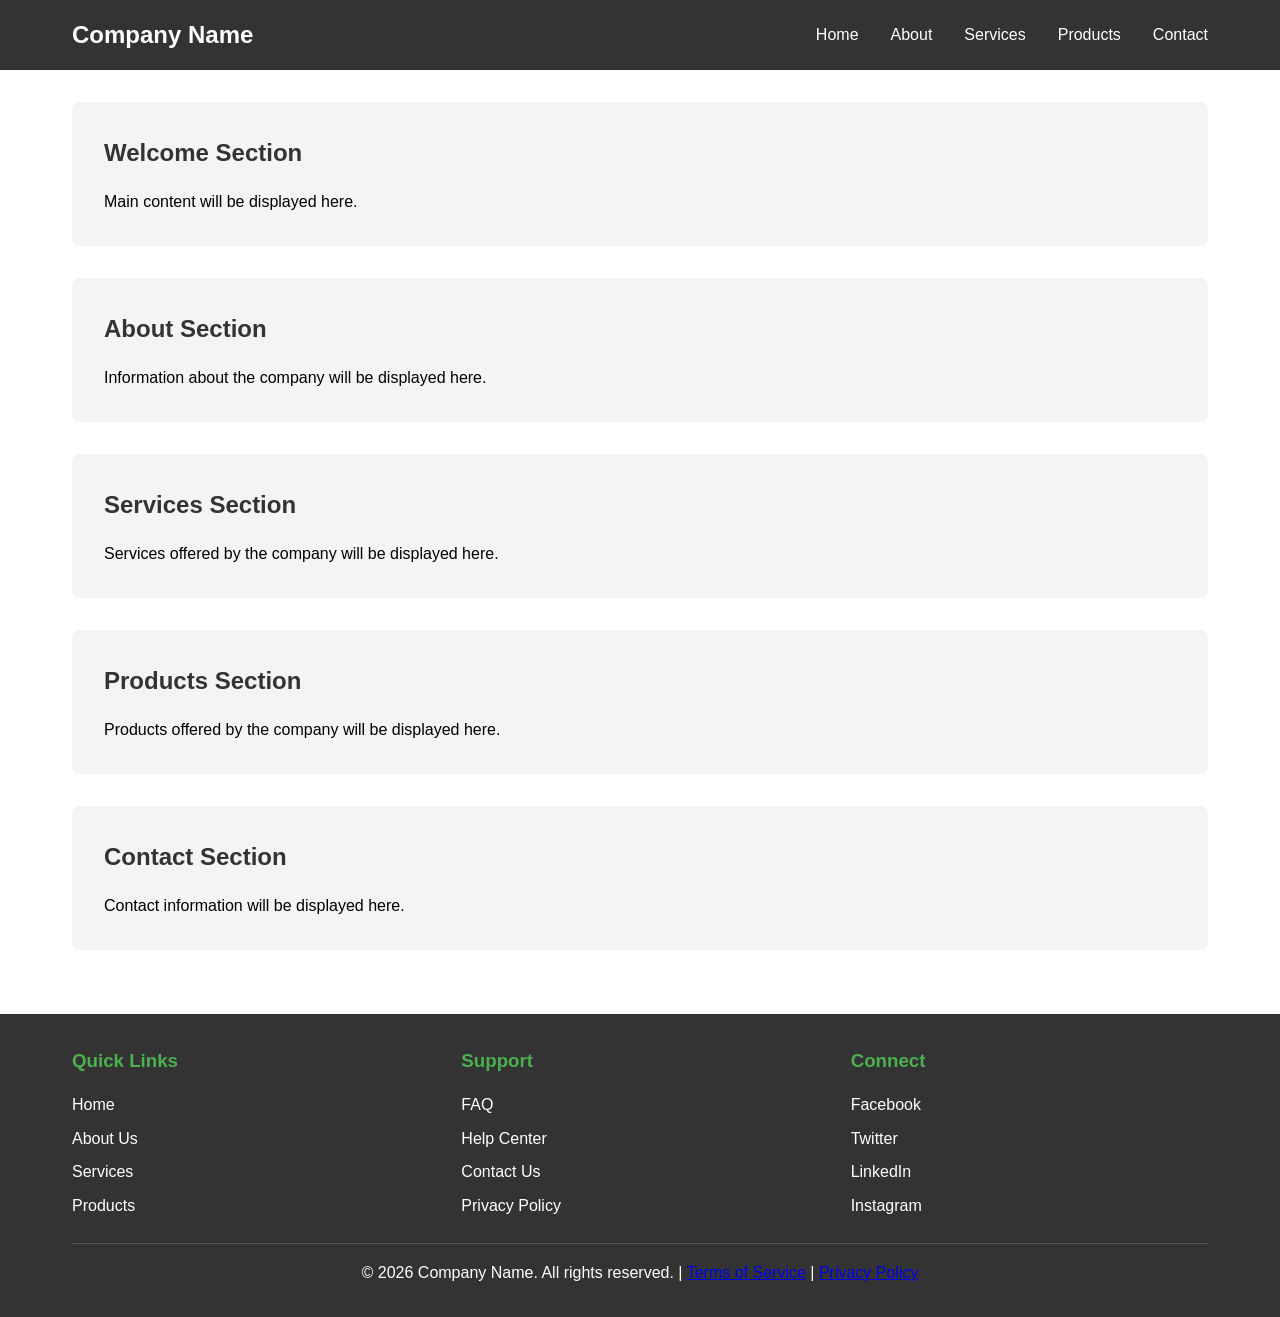
==== index.html @ 6b89b15a "Initial commit: Add site structure with header, main content, and footer" ====
<!DOCTYPE html>
<html lang="en">
<head>
    <meta charset="UTF-8">
    <meta name="viewport" content="width=device-width, initial-scale=1.0">
    <title>Company Website</title>
    <style>
        * {
            margin: 0;
            padding: 0;
            box-sizing: border-box;
        }

        body {
            font-family: Arial, sans-serif;
            line-height: 1.6;
            display: flex;
            flex-direction: column;
            min-height: 100vh;
        }

        /* Header Styles */
        header {
            background-color: #333;
            color: white;
            padding: 1rem 0;
            position: sticky;
            top: 0;
            z-index: 1000;
        }

        .header-container {
            max-width: 1200px;
            margin: 0 auto;
            padding: 0 2rem;
            display: flex;
            justify-content: space-between;
            align-items: center;
        }

        .logo {
            font-size: 1.5rem;
            font-weight: bold;
        }

        nav ul {
            list-style: none;
            display: flex;
            gap: 2rem;
        }

        nav a {
            color: white;
            text-decoration: none;
            transition: color 0.3s;
        }

        nav a:hover {
            color: #4CAF50;
        }

        /* Main Content Styles */
        main {
            flex: 1;
            max-width: 1200px;
            margin: 0 auto;
            padding: 2rem;
            width: 100%;
        }

        .content-section {
            margin-bottom: 2rem;
            padding: 2rem;
            background-color: #f4f4f4;
            border-radius: 8px;
        }

        .content-section h2 {
            margin-bottom: 1rem;
            color: #333;
        }

        /* Footer Styles */
        footer {
            background-color: #333;
            color: white;
            padding: 2rem 0;
            margin-top: auto;
        }

        .footer-container {
            max-width: 1200px;
            margin: 0 auto;
            padding: 0 2rem;
        }

        .footer-content {
            display: flex;
            justify-content: space-between;
            flex-wrap: wrap;
            gap: 2rem;
            margin-bottom: 1rem;
        }

        .footer-section {
            flex: 1;
            min-width: 200px;
        }

        .footer-section h3 {
            margin-bottom: 1rem;
            color: #4CAF50;
        }

        .footer-section ul {
            list-style: none;
        }

        .footer-section ul li {
            margin-bottom: 0.5rem;
        }

        .footer-section a {
            color: white;
            text-decoration: none;
            transition: color 0.3s;
        }

        .footer-section a:hover {
            color: #4CAF50;
        }

        .footer-bottom {
            border-top: 1px solid #555;
            padding-top: 1rem;
            text-align: center;
        }
    </style>
</head>
<body>
    <!-- Header Section -->
    <header>
        <div class="header-container">
            <div class="logo">Company Name</div>
            <nav>
                <ul>
                    <li><a href="#home">Home</a></li>
                    <li><a href="#about">About</a></li>
                    <li><a href="#services">Services</a></li>
                    <li><a href="#products">Products</a></li>
                    <li><a href="#contact">Contact</a></li>
                </ul>
            </nav>
        </div>
    </header>

    <!-- Main Content Section -->
    <main>
        <section id="home" class="content-section">
            <h2>Welcome Section</h2>
            <p>Main content will be displayed here.</p>
        </section>

        <section id="about" class="content-section">
            <h2>About Section</h2>
            <p>Information about the company will be displayed here.</p>
        </section>

        <section id="services" class="content-section">
            <h2>Services Section</h2>
            <p>Services offered by the company will be displayed here.</p>
        </section>

        <section id="products" class="content-section">
            <h2>Products Section</h2>
            <p>Products offered by the company will be displayed here.</p>
        </section>

        <section id="contact" class="content-section">
            <h2>Contact Section</h2>
            <p>Contact information will be displayed here.</p>
        </section>
    </main>

    <!-- Footer Section -->
    <footer>
        <div class="footer-container">
            <div class="footer-content">
                <div class="footer-section">
                    <h3>Quick Links</h3>
                    <ul>
                        <li><a href="#home">Home</a></li>
                        <li><a href="#about">About Us</a></li>
                        <li><a href="#services">Services</a></li>
                        <li><a href="#products">Products</a></li>
                    </ul>
                </div>
                <div class="footer-section">
                    <h3>Support</h3>
                    <ul>
                        <li><a href="#faq">FAQ</a></li>
                        <li><a href="#help">Help Center</a></li>
                        <li><a href="#contact">Contact Us</a></li>
                        <li><a href="#privacy">Privacy Policy</a></li>
                    </ul>
                </div>
                <div class="footer-section">
                    <h3>Connect</h3>
                    <ul>
                        <li><a href="#facebook">Facebook</a></li>
                        <li><a href="#twitter">Twitter</a></li>
                        <li><a href="#linkedin">LinkedIn</a></li>
                        <li><a href="#instagram">Instagram</a></li>
                    </ul>
                </div>
            </div>
            <div class="footer-bottom">
                <p>&copy; 2026 Company Name. All rights reserved. | <a href="#terms">Terms of Service</a> | <a href="#privacy">Privacy Policy</a></p>
            </div>
        </div>
    </footer>
</body>
</html>
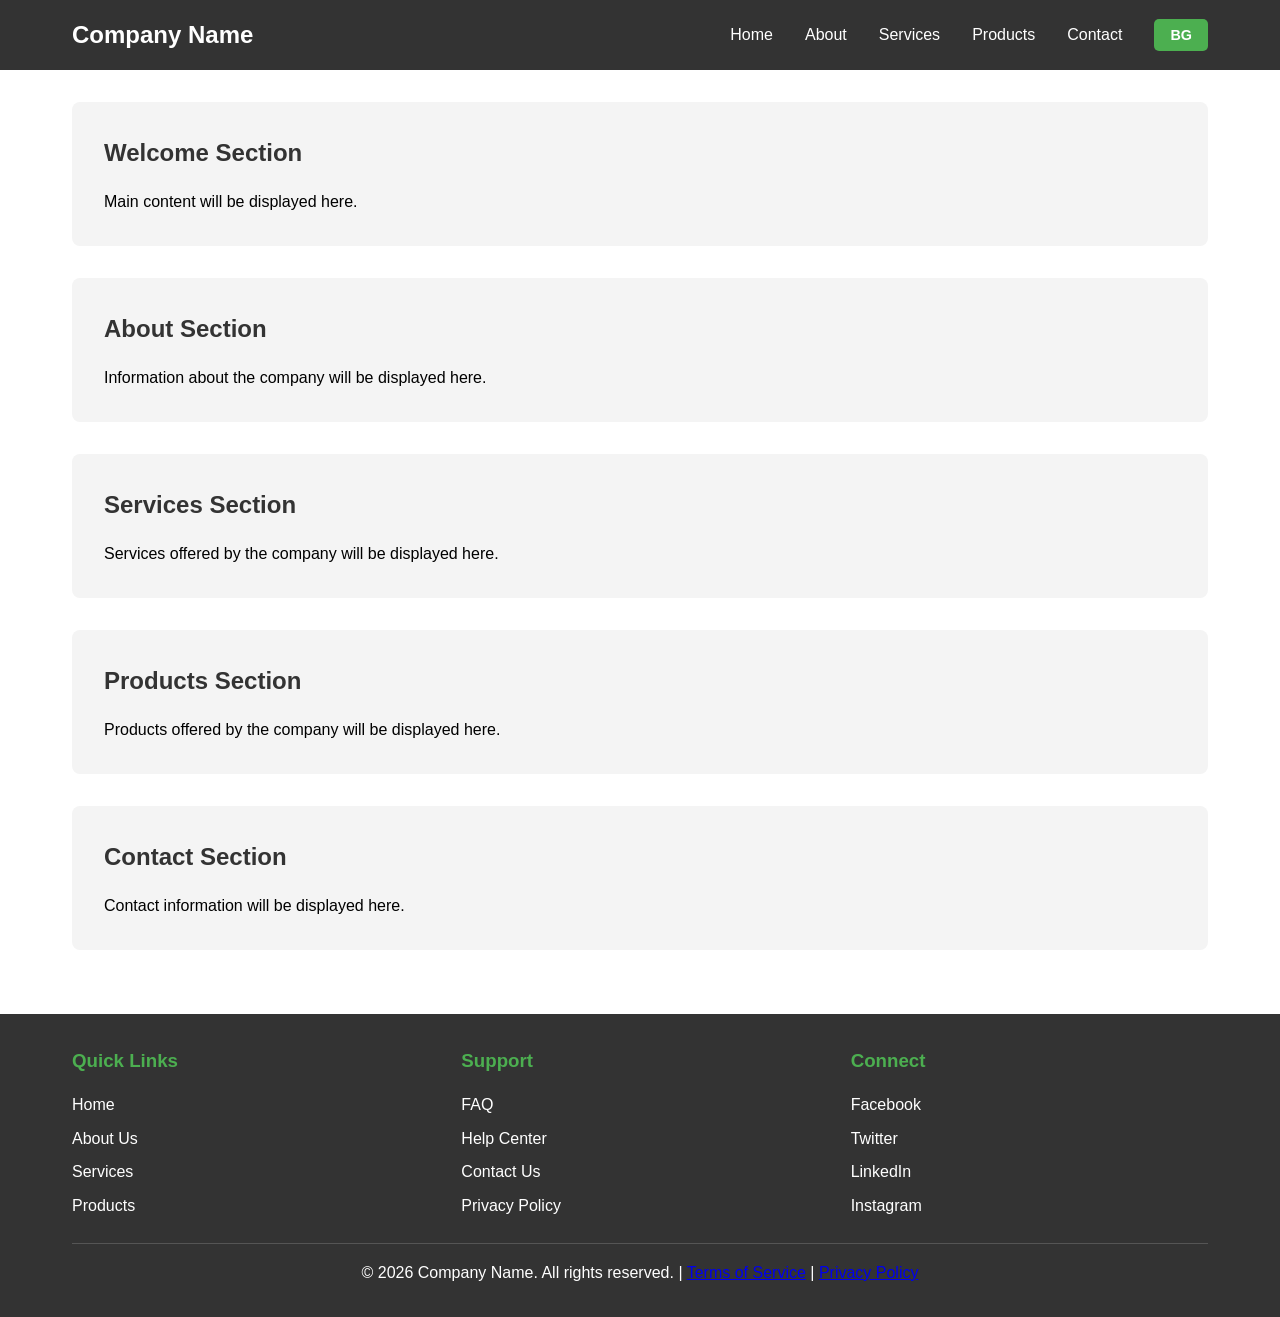
==== commit a3899d2c: "Implement unified bilingual system (EN/BG) across all pages with one-click translation" ====
--- a/index.html
+++ b/index.html
@@ -4,181 +4,53 @@
     <meta charset="UTF-8">
     <meta name="viewport" content="width=device-width, initial-scale=1.0">
     <title>Company Website</title>
-    <style>
-        * {
-            margin: 0;
-            padding: 0;
-            box-sizing: border-box;
-        }
-
-        body {
-            font-family: Arial, sans-serif;
-            line-height: 1.6;
-            display: flex;
-            flex-direction: column;
-            min-height: 100vh;
-        }
-
-        /* Header Styles */
-        header {
-            background-color: #333;
-            color: white;
-            padding: 1rem 0;
-            position: sticky;
-            top: 0;
-            z-index: 1000;
-        }
-
-        .header-container {
-            max-width: 1200px;
-            margin: 0 auto;
-            padding: 0 2rem;
-            display: flex;
-            justify-content: space-between;
-            align-items: center;
-        }
-
-        .logo {
-            font-size: 1.5rem;
-            font-weight: bold;
-        }
-
-        nav ul {
-            list-style: none;
-            display: flex;
-            gap: 2rem;
-        }
-
-        nav a {
-            color: white;
-            text-decoration: none;
-            transition: color 0.3s;
-        }
-
-        nav a:hover {
-            color: #4CAF50;
-        }
-
-        /* Main Content Styles */
-        main {
-            flex: 1;
-            max-width: 1200px;
-            margin: 0 auto;
-            padding: 2rem;
-            width: 100%;
-        }
-
-        .content-section {
-            margin-bottom: 2rem;
-            padding: 2rem;
-            background-color: #f4f4f4;
-            border-radius: 8px;
-        }
-
-        .content-section h2 {
-            margin-bottom: 1rem;
-            color: #333;
-        }
-
-        /* Footer Styles */
-        footer {
-            background-color: #333;
-            color: white;
-            padding: 2rem 0;
-            margin-top: auto;
-        }
-
-        .footer-container {
-            max-width: 1200px;
-            margin: 0 auto;
-            padding: 0 2rem;
-        }
-
-        .footer-content {
-            display: flex;
-            justify-content: space-between;
-            flex-wrap: wrap;
-            gap: 2rem;
-            margin-bottom: 1rem;
-        }
-
-        .footer-section {
-            flex: 1;
-            min-width: 200px;
-        }
-
-        .footer-section h3 {
-            margin-bottom: 1rem;
-            color: #4CAF50;
-        }
-
-        .footer-section ul {
-            list-style: none;
-        }
-
-        .footer-section ul li {
-            margin-bottom: 0.5rem;
-        }
-
-        .footer-section a {
-            color: white;
-            text-decoration: none;
-            transition: color 0.3s;
-        }
-
-        .footer-section a:hover {
-            color: #4CAF50;
-        }
-
-        .footer-bottom {
-            border-top: 1px solid #555;
-            padding-top: 1rem;
-            text-align: center;
-        }
-    </style>
+    <link rel="stylesheet" href="css/style.css">
 </head>
 <body>
     <!-- Header Section -->
     <header>
         <div class="header-container">
-            <div class="logo">Company Name</div>
-            <nav>
-                <ul>
-                    <li><a href="#home">Home</a></li>
-                    <li><a href="#about">About</a></li>
-                    <li><a href="#services">Services</a></li>
-                    <li><a href="#products">Products</a></li>
-                    <li><a href="#contact">Contact</a></li>
-                </ul>
-            </nav>
+            <div class="logo" data-translate="logo">Company Name</div>
+            <div class="nav-wrapper">
+                <nav>
+                    <ul>
+                        <li><a href="index.html" data-translate="home">Home</a></li>
+                        <li><a href="about.html" data-translate="about">About</a></li>
+                        <li><a href="services.html" data-translate="services">Services</a></li>
+                        <li><a href="products.html" data-translate="products">Products</a></li>
+                        <li><a href="contact.html" data-translate="contact">Contact</a></li>
+                    </ul>
+                </nav>
+                <button id="langToggle" title="Switch Language">EN</button>
+            </div>
         </div>
     </header>
 
     <!-- Main Content Section -->
     <main>
         <section id="home" class="content-section">
-            <h2>Welcome Section</h2>
-            <p>Main content will be displayed here.</p>
+            <h2 data-translate="welcomeTitle">Welcome Section</h2>
+            <p data-translate="welcomeText">Main content will be displayed here.</p>
         </section>
 
         <section id="about" class="content-section">
-            <h2>About Section</h2>
-            <p>Information about the company will be displayed here.</p>
+            <h2 data-translate="aboutTitle">About Section</h2>
+            <p data-translate="aboutText">Information about the company will be displayed here.</p>
         </section>
 
         <section id="services" class="content-section">
-            <h2>Services Section</h2>
-            <p>Services offered by the company will be displayed here.</p>
+            <h2 data-translate="servicesTitle">Services Section</h2>
+            <p data-translate="servicesText">Services offered by the company will be displayed here.</p>
         </section>
 
         <section id="products" class="content-section">
-            <h2>Products Section</h2>
-            <p>Products offered by the company will be displayed here.</p>
+            <h2 data-translate="productsTitle">Products Section</h2>
+            <p data-translate="productsText">Products offered by the company will be displayed here.</p>
         </section>
 
         <section id="contact" class="content-section">
-            <h2>Contact Section</h2>
-            <p>Contact information will be displayed here.</p>
+            <h2 data-translate="contactTitle">Contact Section</h2>
+            <p data-translate="contactText">Contact information will be displayed here.</p>
         </section>
     </main>
 
@@ -187,37 +59,38 @@
         <div class="footer-container">
             <div class="footer-content">
                 <div class="footer-section">
-                    <h3>Quick Links</h3>
+                    <h3 data-translate="quickLinks">Quick Links</h3>
                     <ul>
-                        <li><a href="#home">Home</a></li>
-                        <li><a href="#about">About Us</a></li>
-                        <li><a href="#services">Services</a></li>
-                        <li><a href="#products">Products</a></li>
+                        <li><a href="index.html" data-translate="homeLink">Home</a></li>
+                        <li><a href="about.html" data-translate="aboutUs">About Us</a></li>
+                        <li><a href="services.html" data-translate="services">Services</a></li>
+                        <li><a href="products.html" data-translate="products">Products</a></li>
                     </ul>
                 </div>
                 <div class="footer-section">
-                    <h3>Support</h3>
+                    <h3 data-translate="support">Support</h3>
                     <ul>
-                        <li><a href="#faq">FAQ</a></li>
-                        <li><a href="#help">Help Center</a></li>
-                        <li><a href="#contact">Contact Us</a></li>
-                        <li><a href="#privacy">Privacy Policy</a></li>
+                        <li><a href="#faq" data-translate="faq">FAQ</a></li>
+                        <li><a href="#help" data-translate="helpCenter">Help Center</a></li>
+                        <li><a href="contact.html" data-translate="contactUs">Contact Us</a></li>
+                        <li><a href="#privacy" data-translate="privacyPolicy">Privacy Policy</a></li>
                     </ul>
                 </div>
                 <div class="footer-section">
-                    <h3>Connect</h3>
+                    <h3 data-translate="connect">Connect</h3>
                     <ul>
-                        <li><a href="#facebook">Facebook</a></li>
-                        <li><a href="#twitter">Twitter</a></li>
-                        <li><a href="#linkedin">LinkedIn</a></li>
-                        <li><a href="#instagram">Instagram</a></li>
+                        <li><a href="#facebook" data-translate="facebook">Facebook</a></li>
+                        <li><a href="#twitter" data-translate="twitter">Twitter</a></li>
+                        <li><a href="#linkedin" data-translate="linkedin">LinkedIn</a></li>
+                        <li><a href="#instagram" data-translate="instagram">Instagram</a></li>
                     </ul>
                 </div>
             </div>
             <div class="footer-bottom">
-                <p>&copy; 2026 Company Name. All rights reserved. | <a href="#terms">Terms of Service</a> | <a href="#privacy">Privacy Policy</a></p>
+                <p>&copy; 2026 <span data-translate="logo">Company Name</span>. <span data-translate="copyright">All rights reserved.</span> | <a href="#terms" data-translate="terms">Terms of Service</a> | <a href="#privacy" data-translate="privacyPolicy">Privacy Policy</a></p>
             </div>
         </div>
     </footer>
+    <script src="js/language.js"></script>
 </body>
 </html>
--- a/css/style.css
+++ b/css/style.css
@@ -0,0 +1,156 @@
+/* Common Styles */
+* {
+    margin: 0;
+    padding: 0;
+    box-sizing: border-box;
+}
+
+body {
+    font-family: Arial, sans-serif;
+    line-height: 1.6;
+    display: flex;
+    flex-direction: column;
+    min-height: 100vh;
+}
+
+/* Header Styles */
+header {
+    background-color: #333;
+    color: white;
+    padding: 1rem 0;
+    position: sticky;
+    top: 0;
+    z-index: 1000;
+}
+
+.header-container {
+    max-width: 1200px;
+    margin: 0 auto;
+    padding: 0 2rem;
+    display: flex;
+    justify-content: space-between;
+    align-items: center;
+    gap: 2rem;
+}
+
+.logo {
+    font-size: 1.5rem;
+    font-weight: bold;
+}
+
+.nav-wrapper {
+    display: flex;
+    align-items: center;
+    gap: 2rem;
+}
+
+nav ul {
+    list-style: none;
+    display: flex;
+    gap: 2rem;
+}
+
+nav a {
+    color: white;
+    text-decoration: none;
+    transition: color 0.3s;
+}
+
+nav a:hover {
+    color: #4CAF50;
+}
+
+/* Language Toggle Button */
+#langToggle {
+    background: #4CAF50;
+    color: white;
+    border: none;
+    padding: 0.5rem 1rem;
+    border-radius: 5px;
+    cursor: pointer;
+    font-weight: bold;
+    font-size: 0.9rem;
+    transition: background 0.3s, transform 0.2s;
+}
+
+#langToggle:hover {
+    background: #45a049;
+    transform: scale(1.05);
+}
+
+/* Main Content Styles */
+main {
+    flex: 1;
+    max-width: 1200px;
+    margin: 0 auto;
+    padding: 2rem;
+    width: 100%;
+}
+
+.content-section {
+    margin-bottom: 2rem;
+    padding: 2rem;
+    background-color: #f4f4f4;
+    border-radius: 8px;
+}
+
+.content-section h2 {
+    margin-bottom: 1rem;
+    color: #333;
+}
+
+/* Footer Styles */
+footer {
+    background-color: #333;
+    color: white;
+    padding: 2rem 0;
+    margin-top: auto;
+}
+
+.footer-container {
+    max-width: 1200px;
+    margin: 0 auto;
+    padding: 0 2rem;
+}
+
+.footer-content {
+    display: flex;
+    justify-content: space-between;
+    flex-wrap: wrap;
+    gap: 2rem;
+    margin-bottom: 1rem;
+}
+
+.footer-section {
+    flex: 1;
+    min-width: 200px;
+}
+
+.footer-section h3 {
+    margin-bottom: 1rem;
+    color: #4CAF50;
+}
+
+.footer-section ul {
+    list-style: none;
+}
+
+.footer-section ul li {
+    margin-bottom: 0.5rem;
+}
+
+.footer-section a {
+    color: white;
+    text-decoration: none;
+    transition: color 0.3s;
+}
+
+.footer-section a:hover {
+    color: #4CAF50;
+}
+
+.footer-bottom {
+    border-top: 1px solid #555;
+    padding-top: 1rem;
+    text-align: center;
+}
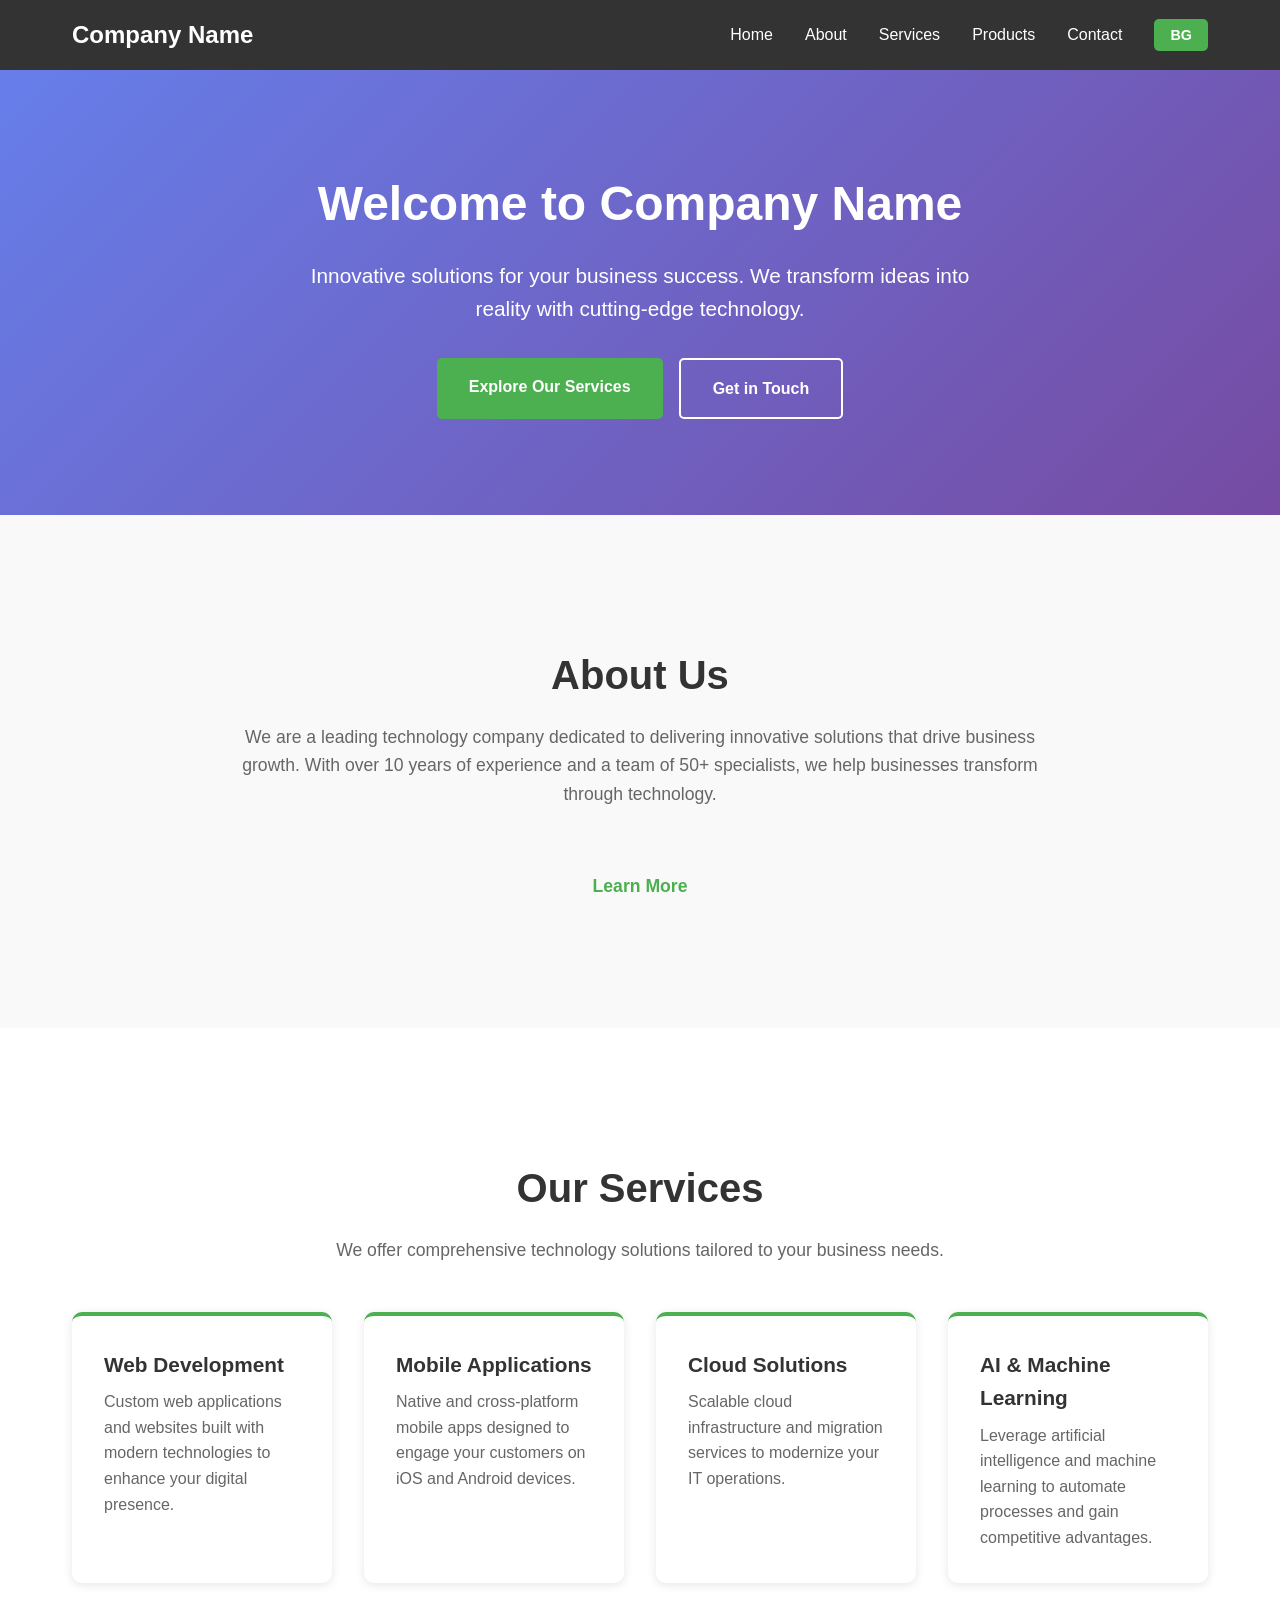
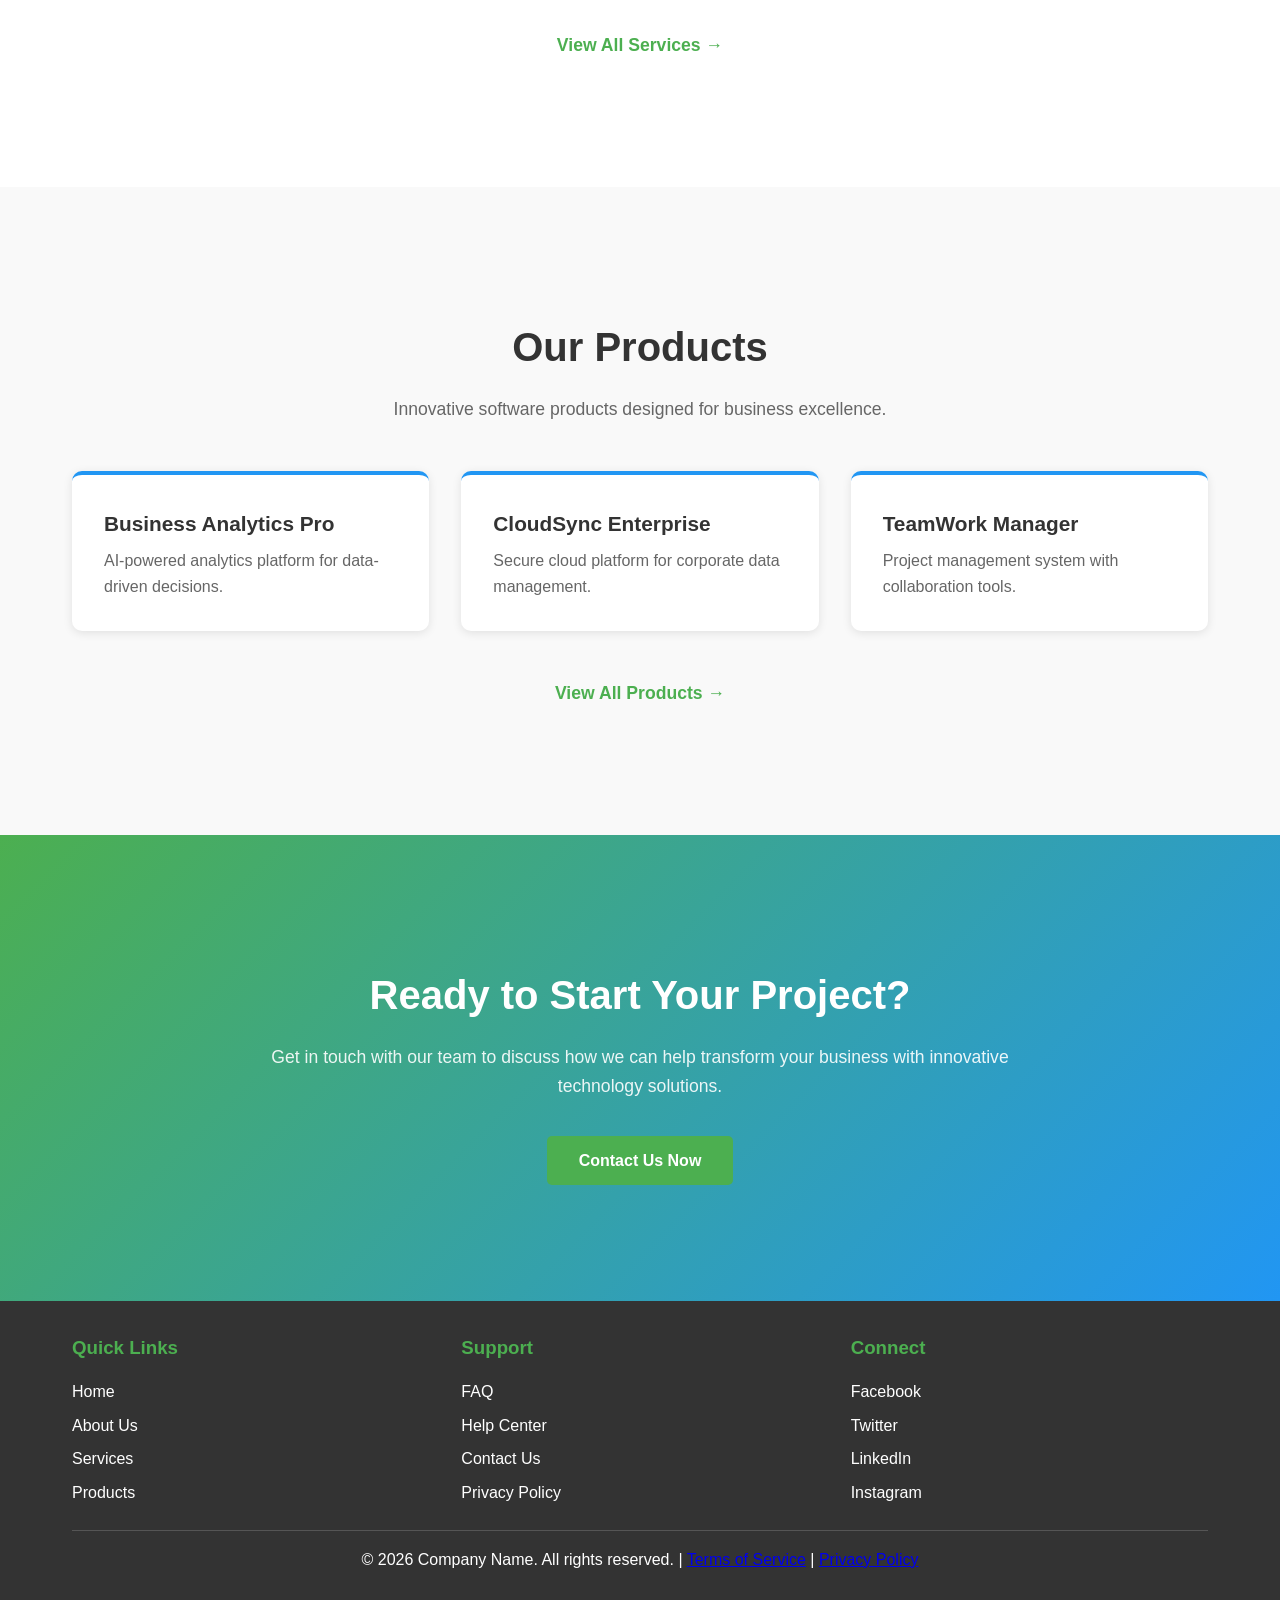
==== commit 2a9c0014: "Enhance homepage layout with a new hero section and previews for services and products; update langu" ====
--- a/index.html
+++ b/index.html
@@ -28,29 +28,84 @@
 
     <!-- Main Content Section -->
     <main>
-        <section id="home" class="content-section">
-            <h2 data-translate="welcomeTitle">Welcome Section</h2>
-            <p data-translate="welcomeText">Main content will be displayed here.</p>
+        <!-- Hero Section -->
+        <section id="home" class="hero-section">
+            <div class="hero-content">
+                <h1 data-translate="heroTitle">Welcome to Company Name</h1>
+                <p data-translate="heroSubtitle">Innovative solutions for your business success. We transform ideas into reality with cutting-edge technology.</p>
+                <div class="hero-buttons">
+                    <a href="services.html" class="btn-primary" data-translate="exploreServices">Explore Our Services</a>
+                    <a href="contact.html" class="btn-secondary" data-translate="getInTouch">Get in Touch</a>
+                </div>
+            </div>
         </section>
 
-        <section id="about" class="content-section">
-            <h2 data-translate="aboutTitle">About Section</h2>
-            <p data-translate="aboutText">Information about the company will be displayed here.</p>
+        <!-- About Preview Section -->
+        <section id="about" class="about-preview">
+            <div class="section-container">
+                <h2 data-translate="aboutTitle">About Us</h2>
+                <p data-translate="aboutText">We are a leading technology company dedicated to delivering innovative solutions that drive business growth. With over 10 years of experience and a team of 50+ specialists, we help businesses transform through technology.</p>
+                <a href="about.html" class="link-btn" data-translate="learnMore">Learn More →</a>
+            </div>
         </section>
 
-        <section id="services" class="content-section">
-            <h2 data-translate="servicesTitle">Services Section</h2>
-            <p data-translate="servicesText">Services offered by the company will be displayed here.</p>
+        <!-- Services Preview Section -->
+        <section id="services" class="services-preview">
+            <div class="section-container">
+                <h2 data-translate="servicesTitle">Our Services</h2>
+                <p data-translate="servicesText">We offer comprehensive technology solutions tailored to your business needs.</p>
+                <div class="preview-grid">
+                    <div class="preview-card">
+                        <h3 data-translate="webDevTitle">Web Development</h3>
+                        <p data-translate="webDevDesc">Custom web applications built with modern technologies.</p>
+                    </div>
+                    <div class="preview-card">
+                        <h3 data-translate="mobileAppTitle">Mobile Applications</h3>
+                        <p data-translate="mobileAppDesc">Native and cross-platform mobile apps for iOS and Android.</p>
+                    </div>
+                    <div class="preview-card">
+                        <h3 data-translate="cloudTitle">Cloud Solutions</h3>
+                        <p data-translate="cloudDesc">Scalable cloud infrastructure and migration services.</p>
+                    </div>
+                    <div class="preview-card">
+                        <h3 data-translate="aiMlTitle">AI & Machine Learning</h3>
+                        <p data-translate="aiMlDesc">Intelligent solutions to automate and optimize processes.</p>
+                    </div>
+                </div>
+                <a href="services.html" class="link-btn" data-translate="viewAllServices">View All Services →</a>
+            </div>
         </section>
 
-        <section id="products" class="content-section">
-            <h2 data-translate="productsTitle">Products Section</h2>
-            <p data-translate="productsText">Products offered by the company will be displayed here.</p>
+        <!-- Products Preview Section -->
+        <section id="products" class="products-preview">
+            <div class="section-container">
+                <h2 data-translate="productsTitle">Our Products</h2>
+                <p data-translate="productsText">Innovative software products designed for business excellence.</p>
+                <div class="preview-grid">
+                    <div class="preview-card">
+                        <h3 data-translate="prod1Title">Business Analytics Pro</h3>
+                        <p data-translate="prod1Preview">AI-powered analytics platform for data-driven decisions.</p>
+                    </div>
+                    <div class="preview-card">
+                        <h3 data-translate="prod2Title">CloudSync Enterprise</h3>
+                        <p data-translate="prod2Preview">Secure cloud platform for corporate data management.</p>
+                    </div>
+                    <div class="preview-card">
+                        <h3 data-translate="prod3Title">TeamWork Manager</h3>
+                        <p data-translate="prod3Preview">Project management system with collaboration tools.</p>
+                    </div>
+                </div>
+                <a href="products.html" class="link-btn" data-translate="viewAllProducts">View All Products →</a>
+            </div>
         </section>
 
-        <section id="contact" class="content-section">
-            <h2 data-translate="contactTitle">Contact Section</h2>
-            <p data-translate="contactText">Contact information will be displayed here.</p>
+        <!-- Contact CTA Section -->
+        <section id="contact" class="contact-cta">
+            <div class="section-container">
+                <h2 data-translate="contactTitle">Ready to Start Your Project?</h2>
+                <p data-translate="contactText">Get in touch with our team to discuss how we can help transform your business with innovative technology solutions.</p>
+                <a href="contact.html" class="btn-primary" data-translate="contactButton">Contact Us Now</a>
+            </div>
         </section>
     </main>
 
--- a/css/style.css
+++ b/css/style.css
@@ -81,10 +81,181 @@
 /* Main Content Styles */
 main {
     flex: 1;
+    width: 100%;
+}
+
+/* Hero Section */
+.hero-section {
+    background: linear-gradient(135deg, #667eea 0%, #764ba2 100%);
+    color: white;
+    padding: 6rem 2rem;
+    text-align: center;
+}
+
+.hero-content h1 {
+    font-size: 3rem;
+    margin-bottom: 1rem;
+}
+
+.hero-content p {
+    font-size: 1.3rem;
+    margin-bottom: 2rem;
+    max-width: 700px;
+    margin-left: auto;
+    margin-right: auto;
+}
+
+.hero-buttons {
+    display: flex;
+    gap: 1rem;
+    justify-content: center;
+    flex-wrap: wrap;
+}
+
+.btn-primary {
+    background: #4CAF50;
+    color: white;
+    padding: 1rem 2rem;
+    text-decoration: none;
+    border-radius: 5px;
+    font-weight: bold;
+    transition: background 0.3s, transform 0.2s;
+}
+
+.btn-primary:hover {
+    background: #45a049;
+    transform: translateY(-2px);
+}
+
+.btn-secondary {
+    background: transparent;
+    color: white;
+    padding: 1rem 2rem;
+    text-decoration: none;
+    border: 2px solid white;
+    border-radius: 5px;
+    font-weight: bold;
+    transition: background 0.3s, transform 0.2s;
+}
+
+.btn-secondary:hover {
+    background: rgba(255, 255, 255, 0.1);
+    transform: translateY(-2px);
+}
+
+/* Section Container */
+.section-container {
     max-width: 1200px;
     margin: 0 auto;
+    padding: 4rem 2rem;
+}
+
+/* Preview Sections */
+.about-preview,
+.services-preview,
+.products-preview,
+.contact-cta {
+    padding: 4rem 0;
+}
+
+.about-preview {
+    background: #f9f9f9;
+}
+
+.services-preview {
+    background: white;
+}
+
+.products-preview {
+    background: #f9f9f9;
+}
+
+.contact-cta {
+    background: linear-gradient(135deg, #4CAF50 0%, #2196F3 100%);
+    color: white;
+    text-align: center;
+}
+
+.section-container h2 {
+    font-size: 2.5rem;
+    margin-bottom: 1rem;
+    color: #333;
+    text-align: center;
+}
+
+.contact-cta h2 {
+    color: white;
+}
+
+.section-container > p {
+    text-align: center;
+    font-size: 1.1rem;
+    color: #666;
+    margin-bottom: 3rem;
+    max-width: 800px;
+    margin-left: auto;
+    margin-right: auto;
+}
+
+.contact-cta p {
+    color: rgba(255, 255, 255, 0.9);
+}
+
+/* Preview Grid */
+.preview-grid {
+    display: grid;
+    grid-template-columns: repeat(auto-fit, minmax(250px, 1fr));
+    gap: 2rem;
+    margin-bottom: 2rem;
+}
+
+.preview-card {
+    background: white;
     padding: 2rem;
+    border-radius: 10px;
+    box-shadow: 0 2px 10px rgba(0, 0, 0, 0.1);
+    transition: transform 0.3s, box-shadow 0.3s;
+}
+
+.services-preview .preview-card {
+    border-top: 4px solid #4CAF50;
+}
+
+.products-preview .preview-card {
+    border-top: 4px solid #2196F3;
+}
+
+.preview-card:hover {
+    transform: translateY(-5px);
+    box-shadow: 0 5px 20px rgba(0, 0, 0, 0.15);
+}
+
+.preview-card h3 {
+    color: #333;
+    margin-bottom: 0.5rem;
+    font-size: 1.3rem;
+}
+
+.preview-card p {
+    color: #666;
+    line-height: 1.6;
+}
+
+/* Link Button */
+.link-btn {
+    display: inline-block;
+    color: #4CAF50;
+    text-decoration: none;
+    font-weight: bold;
+    font-size: 1.1rem;
+    transition: color 0.3s;
+    text-align: center;
     width: 100%;
+    margin-top: 1rem;
+}
+
+.link-btn:hover {
+    color: #45a049;
 }
 
 .content-section {
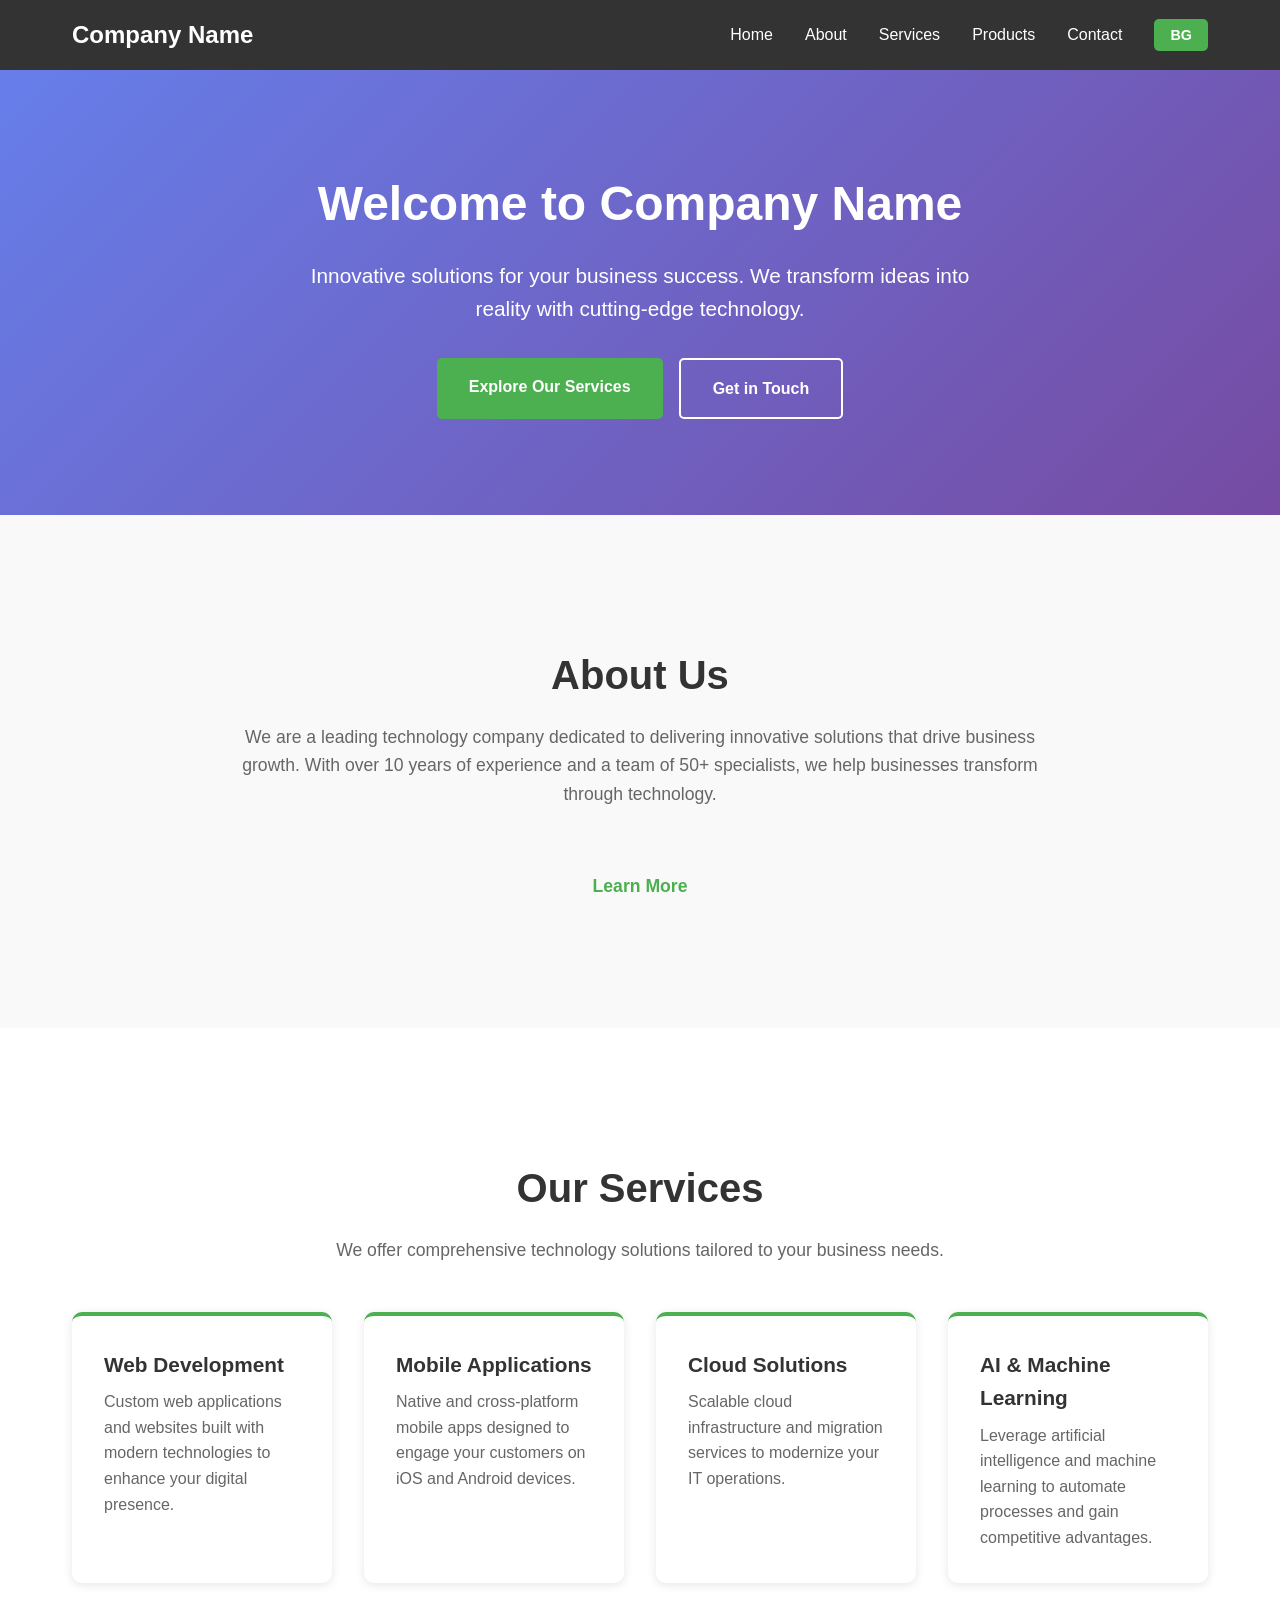
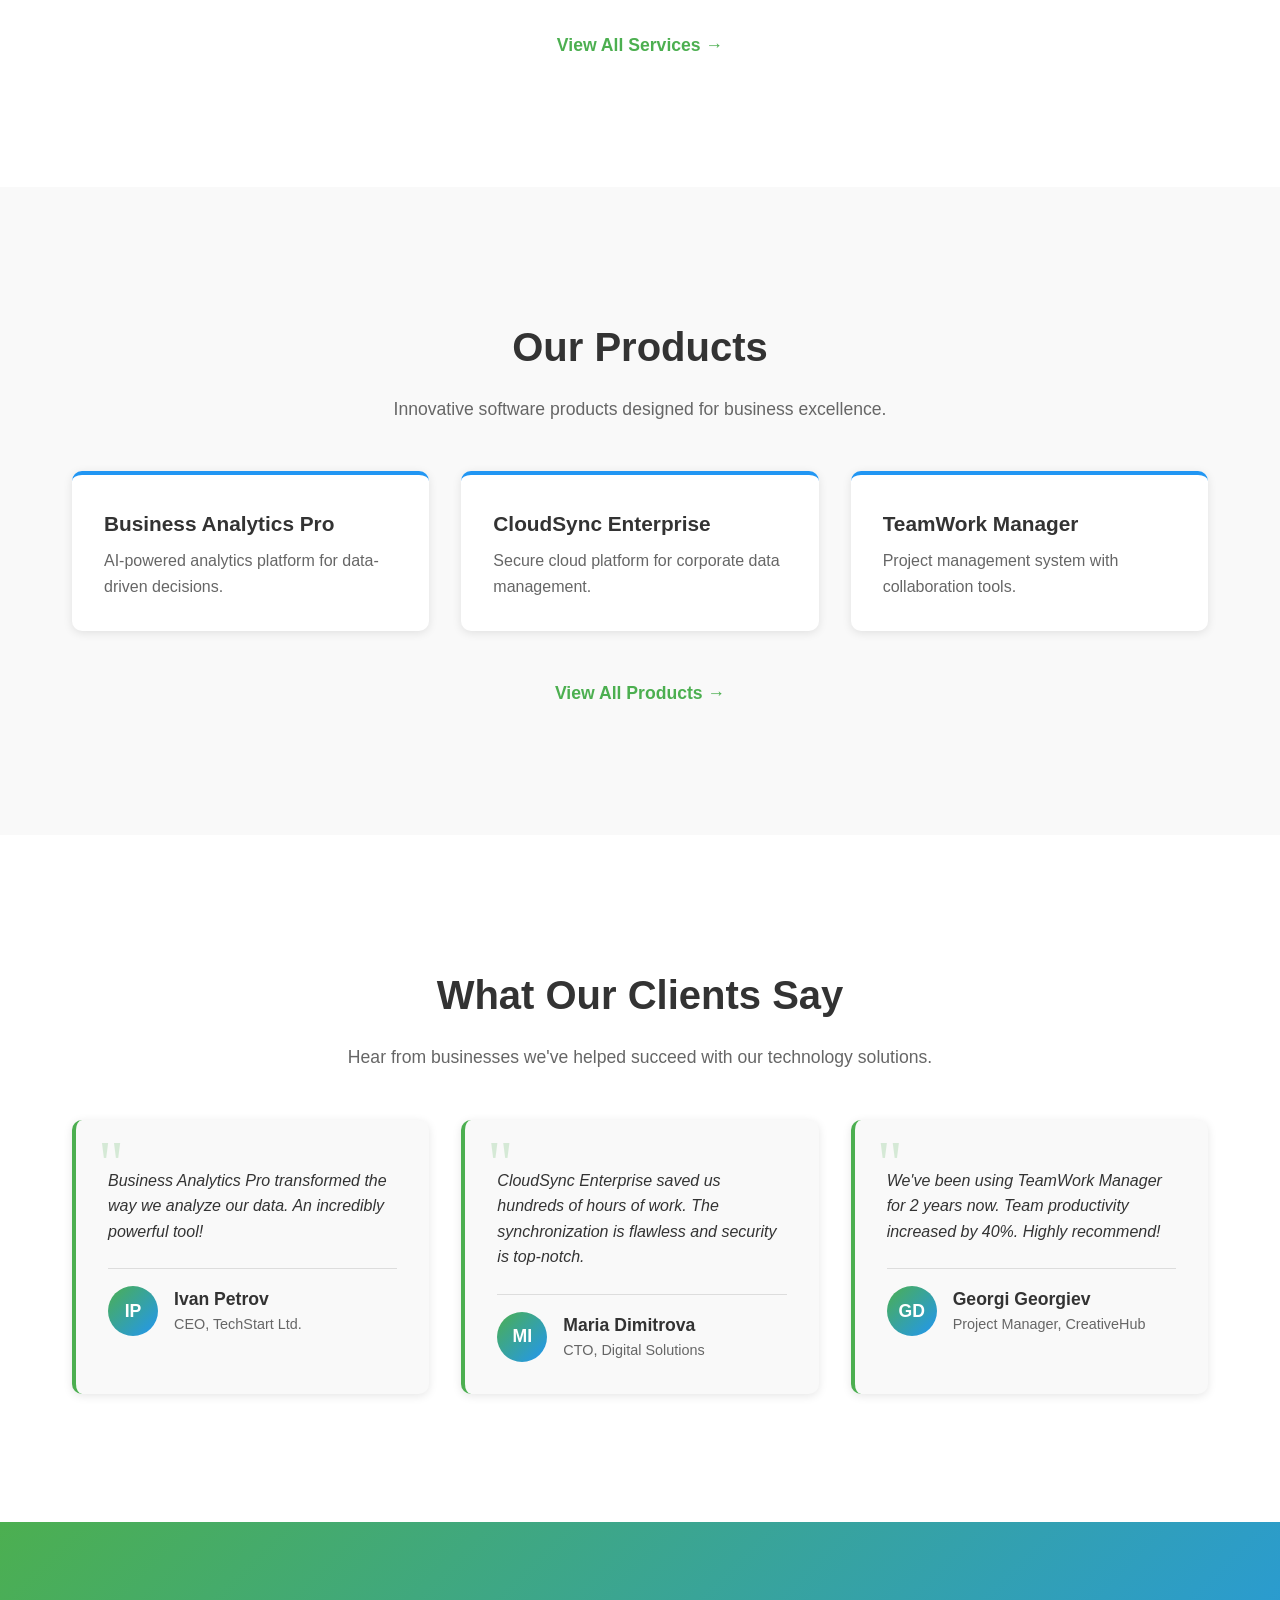
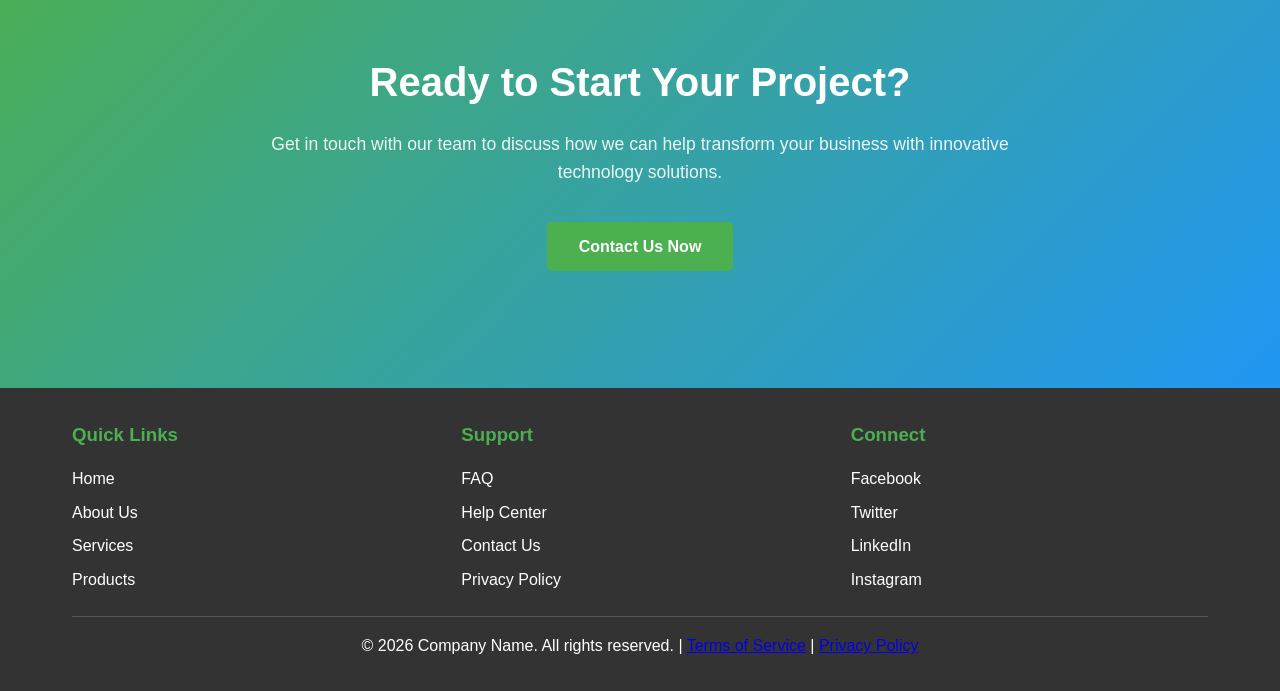
==== commit b4978622: "Add references/testimonials section with multilingual support" ====
--- a/index.html
+++ b/index.html
@@ -99,6 +99,61 @@
             </div>
         </section>
 
+        <!-- References/Testimonials Section -->
+        <section id="references" class="references-section">
+            <div class="section-container">
+                <h2 data-translate="referencesTitle">What Our Clients Say</h2>
+                <p data-translate="referencesText">Hear from businesses we've helped succeed with our technology solutions.</p>
+                <div class="testimonials-grid">
+                    <div class="testimonial-card">
+                        <div class="testimonial-content">
+                            <div class="quote-icon">"</div>
+                            <p data-translate="testimonial1Text">Working with Company Name transformed our business. Their web platform increased our sales by 150% in the first year.</p>
+                        </div>
+                        <div class="testimonial-author">
+                            <div class="author-avatar">
+                                <span>IP</span>
+                            </div>
+                            <div class="author-info">
+                                <h4 data-translate="testimonial1Name">Ivan Petrov</h4>
+                                <p data-translate="testimonial1Position">CEO, TechStart Bulgaria</p>
+                            </div>
+                        </div>
+                    </div>
+                    <div class="testimonial-card">
+                        <div class="testimonial-content">
+                            <div class="quote-icon">"</div>
+                            <p data-translate="testimonial2Text">Exceptional service and outstanding results. The mobile app they developed exceeded all our expectations.</p>
+                        </div>
+                        <div class="testimonial-author">
+                            <div class="author-avatar">
+                                <span>MI</span>
+                            </div>
+                            <div class="author-info">
+                                <h4 data-translate="testimonial2Name">Maria Ivanova</h4>
+                                <p data-translate="testimonial2Position">Director, Retail Solutions</p>
+                            </div>
+                        </div>
+                    </div>
+                    <div class="testimonial-card">
+                        <div class="testimonial-content">
+                            <div class="quote-icon">"</div>
+                            <p data-translate="testimonial3Text">Professional team with deep technical expertise. They delivered our cloud migration project on time and within budget.</p>
+                        </div>
+                        <div class="testimonial-author">
+                            <div class="author-avatar">
+                                <span>GD</span>
+                            </div>
+                            <div class="author-info">
+                                <h4 data-translate="testimonial3Name">Georgi Dimitrov</h4>
+                                <p data-translate="testimonial3Position">IT Manager, Finance Corp</p>
+                            </div>
+                        </div>
+                    </div>
+                </div>
+            </div>
+        </section>
+
         <!-- Contact CTA Section -->
         <section id="contact" class="contact-cta">
             <div class="section-container">
--- a/css/style.css
+++ b/css/style.css
@@ -270,6 +270,93 @@
     color: #333;
 }
 
+/* References/Testimonials Section */
+.references-section {
+    background: white;
+    padding: 4rem 0;
+}
+
+.testimonials-grid {
+    display: grid;
+    grid-template-columns: repeat(auto-fit, minmax(300px, 1fr));
+    gap: 2rem;
+    margin-top: 3rem;
+}
+
+.testimonial-card {
+    background: #f9f9f9;
+    padding: 2rem;
+    border-radius: 10px;
+    box-shadow: 0 2px 10px rgba(0, 0, 0, 0.1);
+    transition: transform 0.3s, box-shadow 0.3s;
+    border-left: 4px solid #4CAF50;
+}
+
+.testimonial-card:hover {
+    transform: translateY(-5px);
+    box-shadow: 0 5px 20px rgba(0, 0, 0, 0.15);
+}
+
+.testimonial-content {
+    position: relative;
+    margin-bottom: 1.5rem;
+}
+
+.quote-icon {
+    font-size: 4rem;
+    color: #4CAF50;
+    opacity: 0.2;
+    position: absolute;
+    top: -20px;
+    left: -10px;
+    font-family: Georgia, serif;
+    line-height: 1;
+}
+
+.testimonial-content p {
+    position: relative;
+    z-index: 1;
+    color: #333;
+    font-size: 1rem;
+    line-height: 1.6;
+    font-style: italic;
+    padding-top: 1rem;
+}
+
+.testimonial-author {
+    display: flex;
+    align-items: center;
+    gap: 1rem;
+    padding-top: 1rem;
+    border-top: 1px solid #ddd;
+}
+
+.author-avatar {
+    width: 50px;
+    height: 50px;
+    border-radius: 50%;
+    background: linear-gradient(135deg, #4CAF50 0%, #2196F3 100%);
+    color: white;
+    display: flex;
+    align-items: center;
+    justify-content: center;
+    font-weight: bold;
+    font-size: 1.1rem;
+    flex-shrink: 0;
+}
+
+.author-info h4 {
+    color: #333;
+    margin: 0;
+    font-size: 1.1rem;
+}
+
+.author-info p {
+    color: #666;
+    margin: 0;
+    font-size: 0.9rem;
+}
+
 /* Footer Styles */
 footer {
     background-color: #333;
